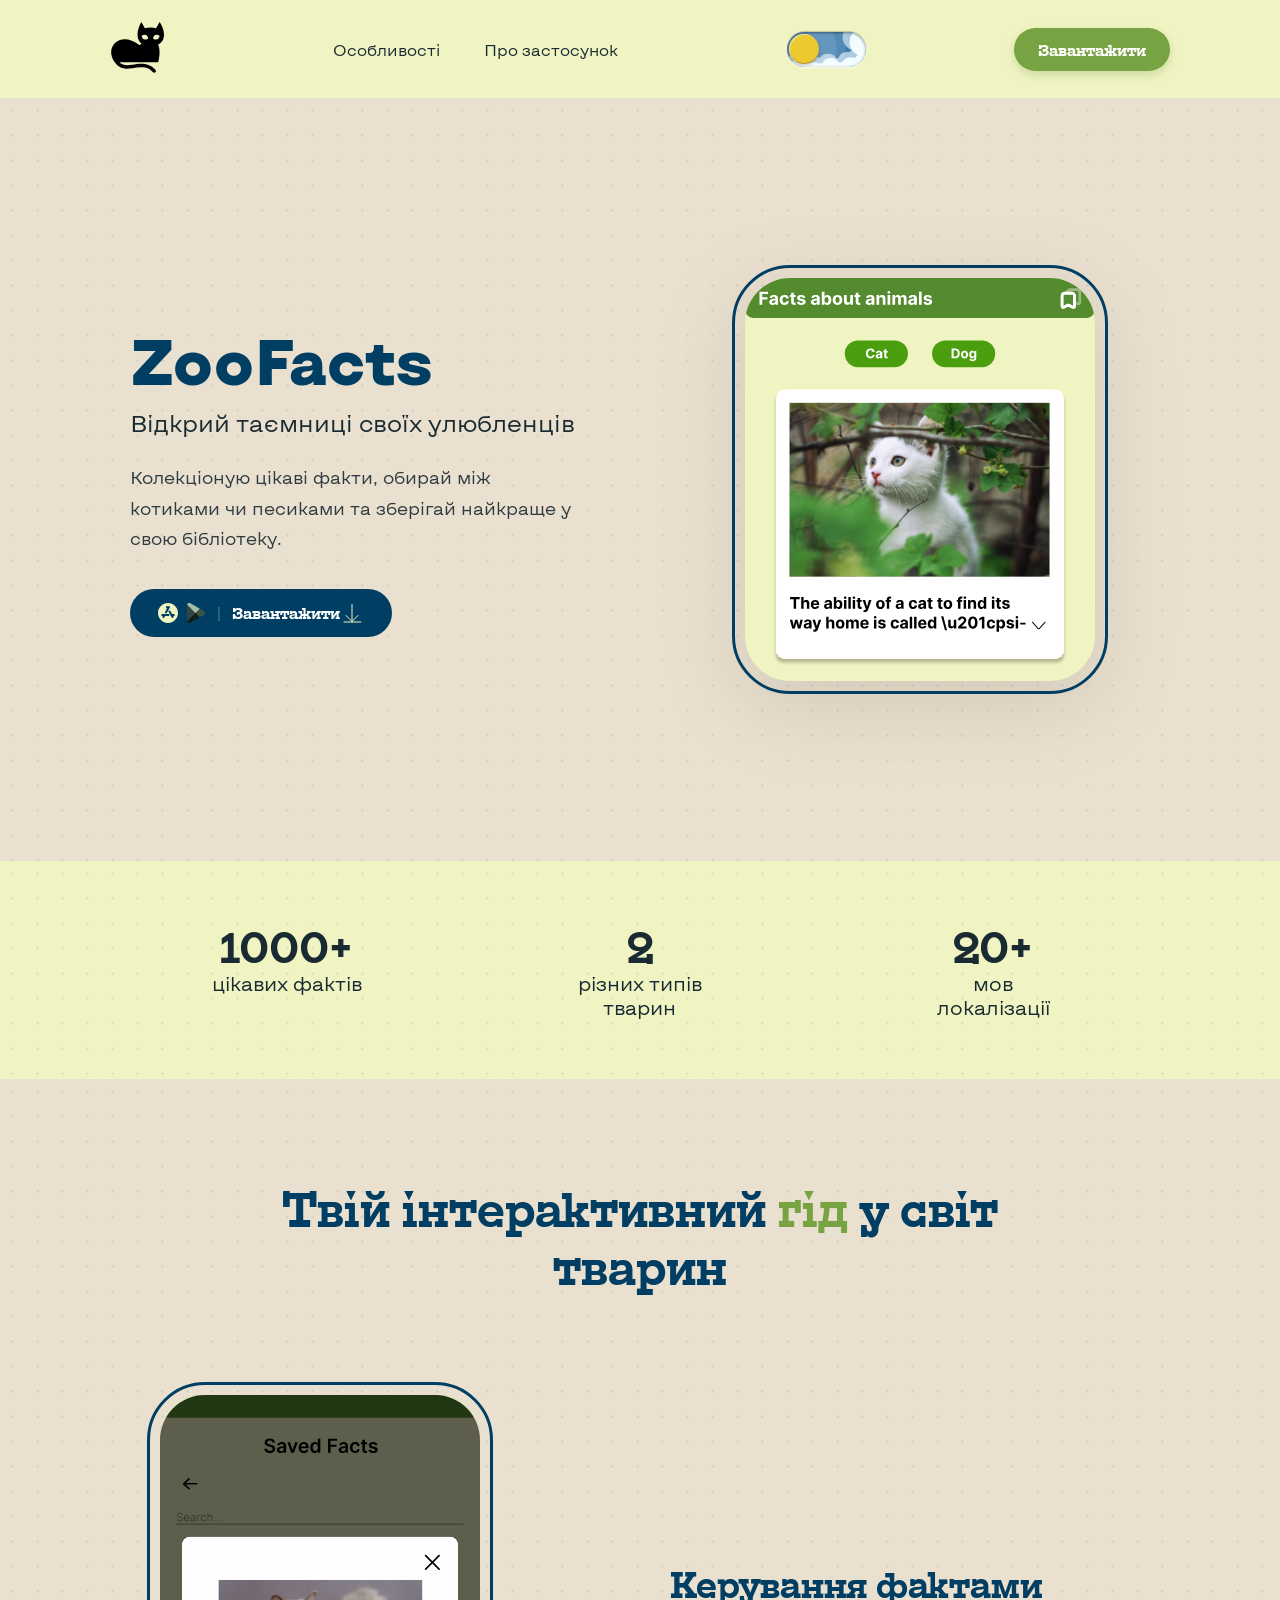
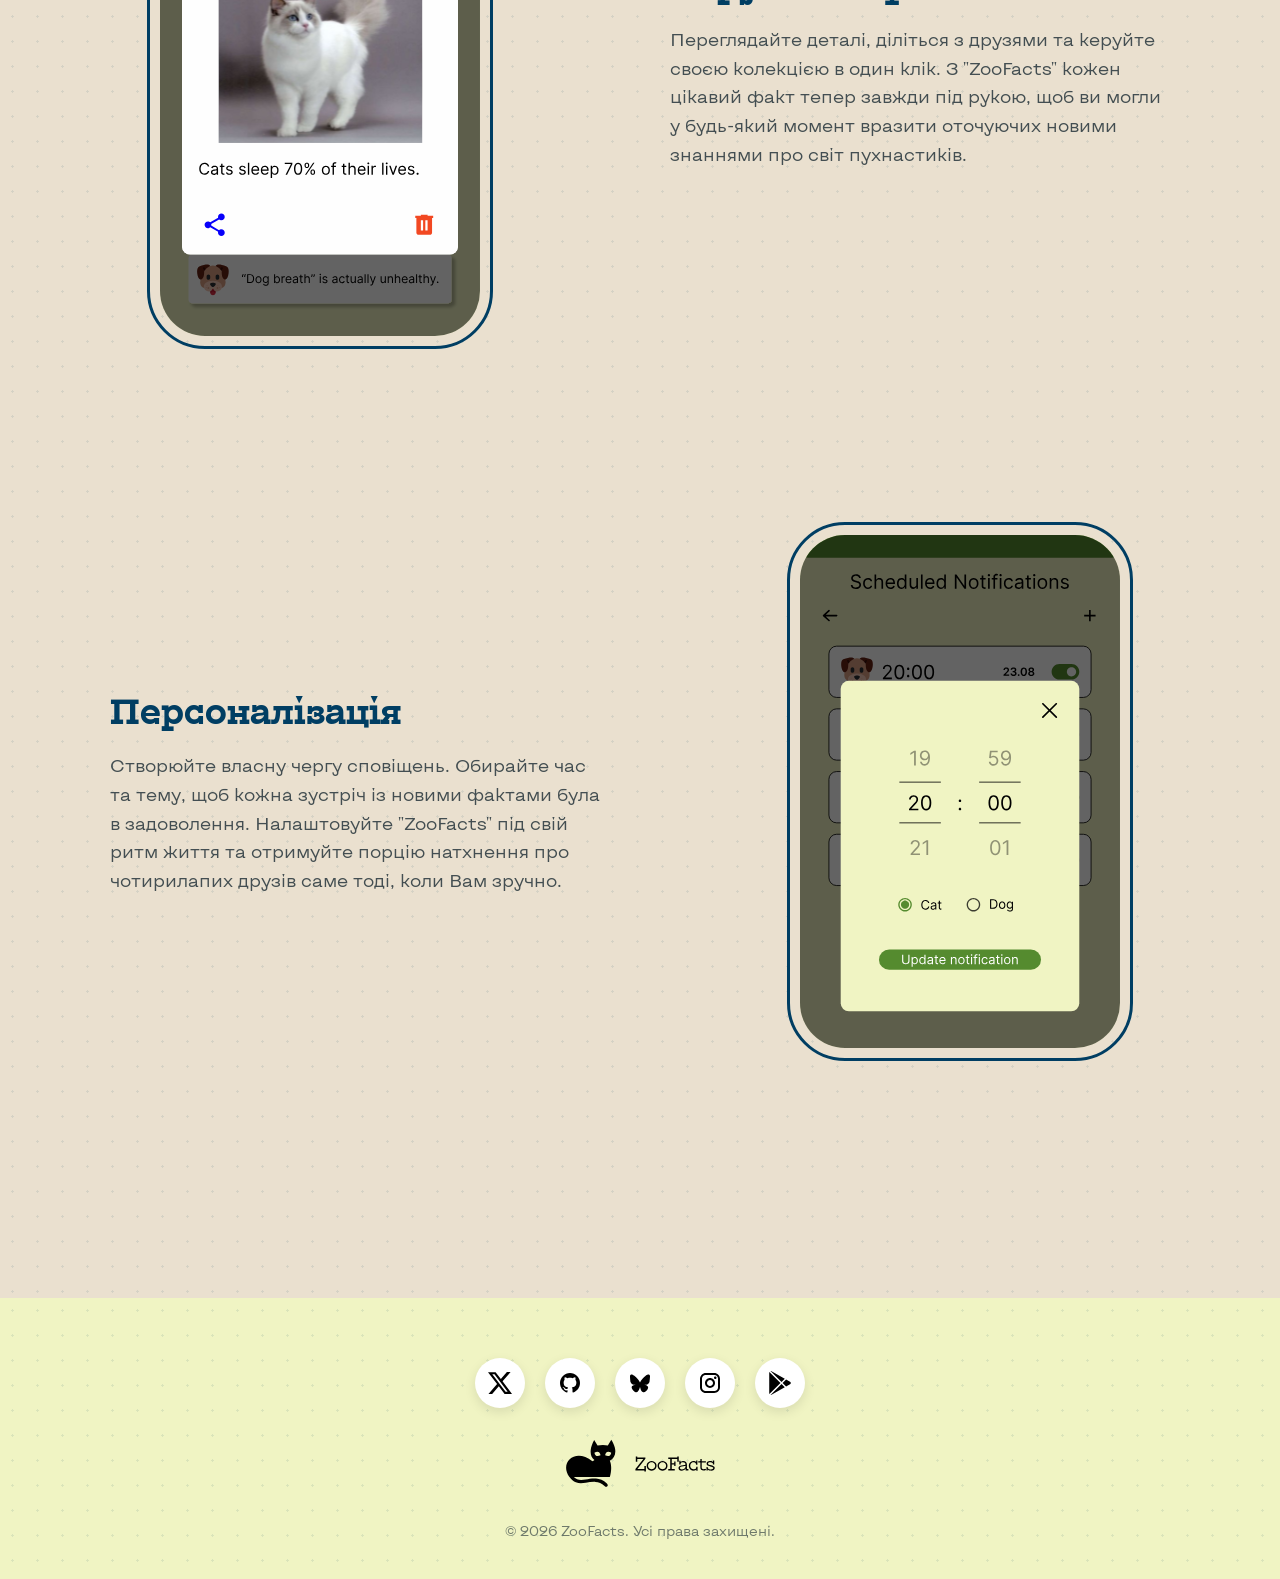
==== index.html @ 57753af5 "Add files via upload" ====
<!DOCTYPE html>
<html lang="uk">
<head>
    <meta charset="UTF-8">
    <meta name="viewpoint" content="width=device-width, initial-scale=1.0">
    <link id="favicon" rel="icon" type="image/svg" href="img/logo_light.svg">
    <title>ZooFacts - Цікаві факти про тварин</title>
    <link rel="stylesheet" href="style.css">
</head>
<body>
    <header class="header">
        <div class="container header-inner">
            <div class="logo">
                <img src="img/logo_light.svg" alt="ZooFacts Logo">
            </div>
            <nav class="nav">
                <a href="#numbers">Особливості</a>
                <a href="#about">Про застосунок</a>
            </nav>
            <label class="theme-switch">
                <input type="checkbox" class="theme-switch__checkbox" id="theme-checkbox">
                <div class="theme-switch__container">
                    <div class="theme-switch__clouds"></div>
                    <div class="theme-switch__stars-container">
                        <svg xmlns="http://www.w3.org/2000/svg" viewBox="0 0 144 55" fill="'none">
                            <path fill-rule="evenodd" clip-rule="evenodd" d="M135.831 3.00688C135.055 3.85027 134.111 4.29946 133 4.35447C134.111 4.40947 135.055 4.85867 135.831 5.71123C136.607 6.55462 136.996 7.56303 136.996 8.72727C136.996 7.95722 137.172 7.25134 137.525 6.59129C137.886 5.93124 138.372 5.39954 138.98 5.00535C139.598 4.60199 140.268 4.39114 141 4.35447C139.88 4.2903 138.936 3.85027 138.16 3.00688C137.384 2.16348 136.996 1.16425 136.996 0C136.996 1.16425 136.607 2.16348 135.831 3.00688ZM31 23.3545C32.1114 23.2995 33.0551 22.8503 33.8313 22.0069C34.6075 21.1635 34.9956 20.1642 34.9956 19C34.9956 20.1642 35.3837 21.1635 36.1599 22.0069C36.9361 22.8503 37.8798 23.2903 39 23.3545C38.2679 23.3911 37.5976 23.602 36.9802 24.0053C36.3716 24.3995 35.8864 24.9312 35.5248 25.5913C35.172 26.2513 34.9956 26.9572 34.9956 27.7273C34.9956 26.563 34.6075 25.5546 33.8313 24.7112C33.0551 23.8587 32.1114 23.4095 31 23.3545ZM0 36.3545C1.11136 36.2995 2.05513 35.8503 2.83131 35.0069C3.6075 34.1635 3.99559 33.1642 3.99559 32C3.99559 33.1642 4.38368 34.1635 5.15987 35.0069C5.93605 35.8503 6.87982 36.2903 8 36.3545C7.26792 36.3911 6.59757 36.602 5.98015 37.0053C5.37155 37.3995 4.88644 37.9312 4.52481 38.5913C4.172 39.2513 3.99559 39.9572 3.99559 40.7273C3.99559 39.563 3.6075 38.5546 2.83131 37.7112C2.05513 36.8587 1.11136 36.4095 0 36.3545ZM56.8313 24.0069C56.0551 24.8503 55.1114 25.2995 54 25.3545C55.1114 25.4095 56.0551 25.8587 56.8313 26.7112C57.6075 27.5546 57.9956 28.563 57.9956 29.7273C57.9956 28.9572 58.172 28.2513 58.5248 27.5913C58.8864 26.9312 59.3716 26.3995 59.9802 26.0053C60.5976 25.602 61.2679 25.3911 62 25.3545C60.8798 25.2903 59.9361 24.8503 59.1599 24.0069C58.3837 23.1635 57.9956 22.1642 57.9956 21C57.9956 22.1642 57.6075 23.1635 56.8313 24.0069ZM81 25.3545C82.1114 25.2995 83.0551 24.8503 83.8313 24.0069C84.6075 23.1635 84.9956 22.1642 84.9956 21C84.9956 22.1642 85.3837 23.1635 86.1599 24.0069C86.9361 24.8503 87.8798 25.2903 89 25.3545C88.2679 25.3911 87.5976 25.602 86.9802 26.0053C86.3716 26.3995 85.8864 26.9312 85.5248 27.5913C85.172 28.2513 84.9956 28.9572 84.9956 29.7273C84.9956 28.563 84.6075 27.5546 83.8313 26.7112C83.0551 25.8587 82.1114 25.4095 81 25.3545ZM136 36.3545C137.111 36.2995 138.055 35.8503 138.831 35.0069C139.607 34.1635 139.996 33.1642 139.996 32C139.996 33.1642 140.384 34.1635 141.16 35.0069C141.936 35.8503 142.88 36.2903 144 36.3545C143.268 36.3911 142.598 36.602 141.98 37.0053C141.372 37.3995 140.886 37.9312 140.525 38.5913C140.172 39.2513 139.996 39.9572 139.996 40.7273C139.996 39.563 139.607 38.5546 138.831 37.7112C138.055 36.8587 137.111 36.4095 136 36.3545ZM101.831 49.0069C101.055 49.8503 100.111 50.2995 99 50.3545C100.111 50.4095 101.055 50.8587 101.831 51.7112C102.607 52.5546 102.996 53.563 102.996 54.7273C102.996 53.9572 103.172 53.2513 103.525 52.5913C103.886 51.9312 104.372 51.3995 104.98 51.0053C105.598 50.602 106.268 50.3911 107 50.3545C105.88 50.2903 104.936 49.8503 104.16 49.0069C103.384 48.1635 102.996 47.1642 102.996 46C102.996 47.1642 102.607 48.1635 101.831 49.0069Z" fill="currentColor"></path>
                        </svg>
                    </div>
                    <div class="theme-switch__circle-container">
                        <div class="theme-switch__sun-moon-container">
                            <div class="theme-switch__moon">
                                <div class="theme-switch__spot"></div>
                                <div class="theme-switch__spot"></div>
                                <div class="theme-switch__spot"></div>
                            </div>
                        </div>
                    </div>
                </div>
            </label>
            <a href="https://play.google.com/store" class="btn btn-green" target="_blank">Завантажити</a>
        </div>
    </header>

    <main>
        <section class="hero">
            <div class="container hero-inner">
                <div class="hero-container">
                    <h1 class="hero-title">ZooFacts</h1>
                    <p class="hero-subtitle">Відкрий таємниці своїх улюбленців</p>
                    <p class="hero-description">
                        Колекціоную цікаві факти, обирай між котиками чи песиками та зберігай найкраще у свою бібліотеку.
                    </p>
                    <div class="hero-actions">
                        <a href="https://play.google.com/store" class="btn btn-dark" target="_blank">
                            <div class="button-icons">
                                <img src="img/App Store.svg" alt="Apple" class="icon">
                                <img src="img/logos_google-play-icon.svg" alt="Android" class="icon">
                            </div>
                            <span class="divider">|</span>
                            Завантажити
                            <img src="img/arrow-right.svg" alt="Download" class="ico-arrow">
                        </a>
                    </div>
                </div>
                <div class="hero-image">
                    <img src="img/app-mockup_2_light.svg" alt="App Mockup" class="mockup">
                </div>    
            </div>
        </section>

        <section class="numbers" id="numbers">
            <div class="container numbers-inner">
                <div class="number-item">
                    <h3>1000+</h3>
                    <p>цікавих фактів</p>
                </div>
                <div class="number-item">
                    <h3>2</h3>
                    <p>різних типів тварин</p>
                </div>
                <div class="number-item">
                    <h3>20+</h3>
                    <p>мов локалізації</p>
                </div>
            </div>
        </section>

        <section>
            <div class="about" id="about">
                <div class="container">
                    <h2 class="about-main-title">Твій інтерактивний <span>гід</span> у світ <br> тварин</h2>
                    <div class="about-item">
                        <div class="about-image">
                            <img src="img/app-mockup_about_2_light.svg" alt="Saved Facts" class="phone-mockup">
                        </div>
                        <div class="about-text">
                            <h3>Керування фактами</h3>
                            <p>Переглядайте деталі, діліться з друзями та керуйте своєю колекцією в один клік. З "ZooFacts" кожен цікавий факт тепер завжди під рукою, щоб ви могли у будь-який момент вразити оточуючих новими знаннями про світ пухнастиків.</p>
                        </div>
                    </div>
                    <div class="about-item reverse">
                        <div class="about-text">
                            <h3>Персоналізація</h3>
                            <p>Створюйте власну чергу сповіщень. Обирайте час та тему, щоб кожна зустріч із новими фактами була в задоволення. Налаштовуйте "ZooFacts" під свій ритм життя та отримуйте порцію натхнення про чотирилапих друзів саме тоді, коли Вам зручно.</p>
                        </div>
                        <div class="about-image">
                            <img src="img/app-mockup_about_time_2_light.svg" alt="Notifications" class="phone-mockup">
                        </div>
                    </div>
                </div>
            </div>
        </section>

        <footer class="footer">
            <div class="container footer-inner">
                <ul class="social-list"> 
                    <li class="icon-content">
                        <a href="https://x.com/" target="_blank" aria-label="X" data-social="x">
                            <div class="filled"></div>
                            <img src="img/twitter_light.svg" alt="X">
                        </a>
                        <div class="tooltip">X (Twitter)</div>
                    </li>
                    <li class="icon-content">
                        <a href="https://github.com/" target="_blank" aria-label="GitHub" data-social="github">
                            <div class="filled"></div>
                            <img src="img/github_light.svg" alt="GitHub">
                        </a>
                        <div class="tooltip">GitHub</div>
                    </li>
                    <li class="icon-content">
                        <a href="https://bsky.app/" target="_blank" aria-label="BlueSky" data-social="bluesky">
                            <div class="filled"></div>
                            <img src="img/bluesky_light.svg" alt="BlueSky">
                        </a>
                        <div class="tooltip">BlueSky</div>
                    </li>
                    <li class="icon-content">
                        <a href="https://www.instagram.com/" target="_blank" aria-label="Instagram" data-social="instagram">
                            <div class="filled"></div>
                            <img src="img/instagram_light.svg" alt="Instagram">
                        </a>
                        <div class="tooltip">Instagram</div>
                    </li>
                    <li class="icon-content">
                        <a href="https://play.google.com/store" target="_blank" aria-label="Play Store" data-social="googleplay">
                            <div class="filled"></div>
                            <img src="img/googleplay_light.svg" alt="Play Store">
                        </a>
                        <div class="tooltip">Play Store</div>
                    </li>
                </ul>
                <div class="footer-icon">
                    <img src="img/logo_2_light.svg" alt="ZooFacts Logo" class="footer-cat">
                </div>
                <p class="copyright">© 2026 ZooFacts. Усі права захищені.</p>
            </div>
        </footer>
    </main>
    <script src="script.js"></script>
</body>
</html>
---- style.css ----
@font-face {
    font-family: 'KyivType Sans';
    src: url('fonts/KyivTypeSans-Regular.woff2') format('woff2'),
         url('fonts/KyivTypeSans-Regular.ttf') format('truetype');
    font-weight: 400;
    font-style: normal;
}

@font-face {
    font-family: 'KyivType Sans';
    src: url('fonts/KyivTypeSerif-Bold.woff2') format('woff2'),
         url('fonts/KyivTypeSerif-Bold.ttf') format('truetype');
    font-weight: 700;
    font-style: normal;
}

@font-face {
    font-family: 'KyivType Sans';
    src: url('fonts/KyivTypeSans-Heavy.woff2') format('woff2'),
         url('fonts/KyivTypeSerif-Heavy.ttf') format('truetype');
    font-weight: 800;
    font-style: bold;
}

:root {
    --bg-header: #f0f4c3;
    --bg-hero: #eae0cf;
    --text-dark: #1a2a32;
    --green-accent: #78a342;
    --blue-dark: #003e63;
    --font-main: 'KyivType Sans', sans-serif;
    --title-accent: var(--green-accent);
    --pattern-color: rgba(0, 62, 99, 0.09);
    --pattern-size: 25px;
    --pulse-hover-1: rgba(0, 62, 99, 0.7);
    --pulse-hover-2: rgba(0, 62, 99, 0);
}

[data-theme="dark"] {
    --bg-header: #404040;
    --bg-hero: #2f555b;
    --text-dark: #ffffff;
    --blue-dark: #78a342;
    --title-accent: #01153b;
    --pattern-color: rgba(255, 255, 255, 0.05);
    --pulse-hover-1: rgba(120, 163, 66, 0.7);
    --pulse-hover-2: rgba(120, 163, 66, 0);
}

* {
    box-sizing: border-box;
    margin: 0;
    padding: 0;
}

body {
    font-family: var(--font-main);
    background-color: var(--bg-hero);
    color: var(--text-dark);
    -webkit-font-smoothing: antialiased;
    transition: background-color 0.3s ease, color 0.3s ease;
}

.reveal {
    opacity: 0;
    transform: translateY(30px);
    transition: all 0.8s cubic-bezier(0.22, 1, 0.36, 1);
    will-change: transform, opacity;
}

.reveal.active {
    opacity: 1;
    transform: translateY(0);
}

.container {
    max-width: 1100px;
    margin: 0 auto;
    padding: 0 20px;
}

.header {
    background-color: var(--bg-header);
    padding: 20px 0;
}

.header-inner {
    display: flex;
    justify-content: space-between;
    align-items: center;
    width: 100%;
}

.nav a {
    text-decoration: none;
    color: var(--text-dark);
    margin: 0 20px;
    font-weight: 500;
}

.btn {
    padding: 12px 24px;
    border-radius: 25px;
    border: none;
    cursor: pointer;
    font-weight: 600;
    font-size: 16px;
    transition: 0.3s;
    text-decoration: none;
    display: inline-flex;
    align-items: center;
}

.btn-green {
    background-color: var(--green-accent);
    color: white;
    box-shadow: 0 4px 10px rgba(120, 163, 66, 0.3);
}

.theme-switch {
  --toggle-size: 14px;
  --container-width: 5.625em;
  --container-height: 2.5em;
  --container-radius: 6.25em;
  --container-light-bg: #3D7EAE;
  --container-night-bg: #1D1F2C;
  --circle-container-diameter: 3.375em;
  --sun-moon-diameter: 2.125em;
  --sun-bg: #ECCA2F;
  --moon-bg: #C4C9D1;
  --spot-color: #959DB1;
  --circle-container-offset: calc((var(--circle-container-diameter) - var(--container-height)) / 2 * -1);
  --stars-color: #fff;
  --clouds-color: #F3FDFF;
  --back-clouds-color: #AACADF;
  --transition: .5s cubic-bezier(0, -0.02, 0.4, 1.25);
  --circle-transition: .3s cubic-bezier(0, -0.02, 0.35, 1.17);
}

.theme-switch, .theme-switch *, .theme-switch *::before, .theme-switch *::after {
  box-sizing: border-box;
  margin: 0;
  padding: 0;
  font-size: var(--toggle-size);
}

.theme-switch__container {
  width: var(--container-width);
  height: var(--container-height);
  background-color: var(--container-light-bg);
  border-radius: var(--container-radius);
  overflow: hidden;
  cursor: pointer;
  box-shadow: 0em -0.062em 0.062em rgba(0, 0, 0, 0.25), 0em 0.062em 0.125em rgba(255, 255, 255, 0.94);
  transition: var(--transition);
  position: relative;
}

.theme-switch__container::before {
  content: "";
  position: absolute;
  z-index: 1;
  inset: 0;
  box-shadow: 0em 0.05em 0.187em rgba(0, 0, 0, 0.25) inset, 0em 0.05em 0.187em rgba(0, 0, 0, 0.25) inset;
  border-radius: var(--container-radius);
}

.theme-switch__checkbox {
  display: none;
}

.theme-switch__circle-container {
  width: var(--circle-container-diameter);
  height: var(--circle-container-diameter);
  background-color: rgba(255, 255, 255, 0.1);
  position: absolute;
  left: var(--circle-container-offset);
  top: var(--circle-container-offset);
  border-radius: var(--container-radius);
  box-shadow: inset 0 0 0 3.375em rgba(255, 255, 255, 0.1), 0 0 0 0.625em rgba(255, 255, 255, 0.1), 0 0 0 1.25em rgba(255, 255, 255, 0.1);
  display: flex;
  transition: var(--circle-transition);
  pointer-events: none;
}

.theme-switch__sun-moon-container {
  pointer-events: auto;
  position: relative;
  z-index: 2;
  width: var(--sun-moon-diameter);
  height: var(--sun-moon-diameter);
  margin: auto;
  border-radius: var(--container-radius);
  background-color: var(--sun-bg);
  box-shadow: 0.062em 0.062em 0.062em 0em rgba(254, 255, 239, 0.61) inset, 0em -0.062em 0.062em 0em #a1872a inset;
  filter: drop-shadow(0.062em 0.125em 0.125em rgba(0, 0, 0, 0.25));
  overflow: hidden;
  transition: var(--transition);
}

.theme-switch__moon {
  transform: translateX(100%);
  width: 100%;
  height: 100%;
  background-color: var(--moon-bg);
  border-radius: inherit;
  box-shadow: 0.062em 0.062em 0.062em 0em rgba(254, 255, 239, 0.61) inset, 0em -0.062em 0.062em 0em #969696 inset;
  transition: var(--transition);
  position: relative;
}

.theme-switch__spot {
  position: absolute;
  top: 0.75em;
  left: 0.312em;
  width: 0.75em;
  height: 0.75em;
  border-radius: var(--container-radius);
  background-color: var(--spot-color);
  box-shadow: 0em 0.0312em 0.062em rgba(0, 0, 0, 0.25) inset;
}

.theme-switch__spot:nth-of-type(2) { width: 0.375em; height: 0.375em; top: 0.937em; left: 1.375em; }
.theme-switch__spot:nth-last-of-type(3) { width: 0.25em; height: 0.25em; top: 0.312em; left: 0.812em; }

.theme-switch__clouds {
  width: 1.25em;
  height: 1.25em;
  background-color: var(--clouds-color);
  border-radius: var(--container-radius);
  position: absolute;
  bottom: -0.625em;
  left: 0.312em;
  box-shadow: 0.937em 0.312em var(--clouds-color), -0.312em -0.312em var(--back-clouds-color), 1.437em 0.375em var(--clouds-color), 0.5em -0.125em var(--back-clouds-color), 2.187em 0 var(--clouds-color), 1.25em -0.062em var(--back-clouds-color), 2.937em 0.312em var(--clouds-color), 2em -0.312em var(--back-clouds-color), 3.625em -0.062em var(--clouds-color), 2.625em 0em var(--back-clouds-color), 4.5em -0.312em var(--clouds-color), 3.375em -0.437em var(--back-clouds-color), 4.625em -1.75em 0 0.437em var(--clouds-color), 4em -0.625em var(--back-clouds-color), 4.125em -2.125em 0 0.437em var(--back-clouds-color);
  transition: var(--transition);
}

.theme-switch__stars-container {
  position: absolute;
  color: var(--stars-color);
  top: -100%;
  left: 0.312em;
  width: 2.75em;
  height: auto;
  transition: var(--transition);
}

.theme-switch__checkbox:checked + .theme-switch__container {
  background-color: var(--container-night-bg);
}

.theme-switch__checkbox:checked + .theme-switch__container .theme-switch__circle-container {
  left: calc(100% - var(--circle-container-offset) - var(--circle-container-diameter));
}

.theme-switch__checkbox:checked + .theme-switch__container .theme-switch__moon {
  transform: translate(0);
}

.theme-switch__checkbox:checked + .theme-switch__container .theme-switch__clouds {
  bottom: -4.062em;
}

.theme-switch__checkbox:checked + .theme-switch__container .theme-switch__stars-container {
  top: 50%;
  transform: translateY(-50%);
}

.hero {
    background-color: var(--bg-hero);
    padding: 80px 0;
}

.hero-inner {
    display: flex;
    align-items: center;
    gap: 40px;
    justify-content: center;
    padding: 80px 0;
    width: 100%;
}

.hero-content {
    flex: 1;
    max-width: 600px;
}

.hero-container {
    flex: 1;
    max-width: 520px;
    padding-left: 40px;
    text-align: left;
}

.hero-title {
    font-family: var(--font-main);
    font-size: 64px;
    font-weight: 800;
    color: var(--blue-dark);
    margin-bottom: 10px;
}

.hero-subtitle {
    font-size: 24px;
    margin-bottom: 25px;
}

.hero-description {
    font-size: 18px;
    opacity: 0.9;
    line-height: 1.7;
    margin-bottom: 35px;
    max-width: 450px;
}

.hero-container.reveal {
    transition-delay: 0.2s;
}

.hero-image.reveal {
    transition-delay: 0.4s;
}

.hero, .about, .numbers, .footer {
    background-image: radial-gradient(var(--pattern-color) 1.15px, transparent 1px);
    background-size: var(--pattern-size) var(--pattern-size);
}

.button-icons {
    display: flex;
    gap: 8px;
    align-items: center;
}

.icon {
    width: 20px;
    height: 20px;
    object-fit: contain;
}

.divider {
    opacity: 0.3;
    margin: 0 10px;
    font-weight: 300;
}

.icon-arrow {
    width: 16px;
    margin-left: 8px;
}

.btn-dark {
    background-color: var(--blue-dark);
    color: white;
    display: inline-flex;
    align-items: center;
    padding: 12px 28px;
    border-radius: 30px;
    text-decoration: none;
    transition: transform 0.2s ease;
}

.btn-dark:hover {
    transform: translateY(-2px);
    box-shadow: 0 5px 15px rgba(0, 62, 99, 0.3);
}

.hero-image {
    flex: 1;
    display: flex;
    justify-content: center;
    align-items: center;
    padding: 20px;
}

.hero-image img {
    max-width: 70%;
    height: auto;
    filter: drop-shadow(0 20px 40px rgba(0,0,0,0.1));
}

@keyframes contourPulse {
    0% {
        outline: 3px solid var(--blue-dark);
        outline-offset: 10px;
        box-shadow: 0 0 0 0 var(--pulse-hover-1);
    }
    70% {
        outline: 3px solid var(--blue-dark);
        outline-offset: 15px;
        box-shadow: 0 0 0 15px var(--pulse-hover-2);
    }
    100% {
        outline: 3px solid var(--blue-dark);
        outline-offset: 10px;
        box-shadow: 0 0 0 0 var(--pulse-hover-2);
    }
}

.mockup, .phone-mockup {
    max-width: 320px;
    border-radius: 45px;
    transition: all 0.5s cubic-bezier(0.175, 0.885, 0.32, 1.275);
    outline: 3px solid var(--blue-dark);
    outline-offset: 10px;
    animation: contourPulse 2s infinite;
    cursor: pointer;
}

.mockup:hover, .phone-mockup:hover {
    transform: scale(1.1) rotate(-2deg);
    animation: none;
    outline-offset: 20px;
    outline-color: var(--blue-dark);
    box-shadow: 0 20px 40px rgba(0, 0, 0, 0.2);
}

[data-theme="dark"] .mockup:hover,
[data-theme="dark"] .phone-mockup:hover {
    outline-color: #a8cf45;
    box-shadow: 0 0 40px rgba(168, 207, 69, 0.3);
}

.numbers {
    background-color: var(--bg-header);
    padding: 60px 0;
}

.numbers-inner {
    display: flex;
    justify-content: space-around;
    text-align: center;
}

.number-item h3 {
    font-size: 42px;
    font-weight: 700;
}

.number-item p {
    font-size: 20px;
    max-width: 150px;
    margin: 0 auto;
}

.about {
    padding: 100px 0;
    background-color: var(--bg-hero);
}

.about-main-title {
    font-family: var(--font-main);
    text-align: center;
    font-size: 48px;
    font-weight: 700;
    color: var(--blue-dark);
    margin-bottom: 50px;
    width: 100%;
}

.about-main-title span {
    color: var(--title-accent);
}

.about-item {
    display: flex;
    align-items: center;
    justify-content: space-between;
    width: 100%;
    max-width: 1100px;
    margin: 0 auto 100px;
    gap: 80px;
}

.about-item {
    max-width: none;
}

.about-text {
    font-family: var(--font-main);
    flex: 1;
    max-width: 500px;
    padding: 0;
    display: flex;
    flex-direction: column;
    justify-content: center;
    text-align: left;
}

.about-text h3 {
    font-family: var(--font-main);
    font-size: 36px;
    margin-bottom: 20px;
    color: var(--blue-dark);
}

.about-text p {
    font-size: 18px;
    line-height: 1.6;
    opacity: 0.8;
}

.about-image {
    flex: 1;
    display: flex;
    padding: 50px;
    justify-content: center;
    max-width: 420px;
}

.footer {
    padding: 60px 0 40px;
    background-color: var(--bg-header);
    text-align: center;
}

.footer-inner {
    display: flex;
    flex-direction: column;
    align-items: center;
    gap: 30px;
    width: 100%;
}

.social-list {
    display: flex;
    justify-content: center;
    align-items: center;
    list-style: none;
    gap: 20px;
    padding: 0;
}

.icon-content {
    position: relative;
}

.icon-content .tooltip {
    position: absolute;
    top: -45px;
    left: 50%;
    transform: translateX(-50%);
    color: #fff;
    padding: 6px 12px;
    border-radius: 8px;
    opacity: 0;
    visibility: hidden;
    font-size: 14px;
    transition: all 0.3s ease;
    background-color: var(--blue-dark);
    white-space: nowrap;
    z-index: 10;
}

.icon-content:hover .tooltip {
    opacity: 1;
    visibility: visible;
    top: -55px;
}

.icon-content a {
    position: relative;
    overflow: hidden;
    display: flex;
    justify-content: center;
    align-items: center;
    width: 50px;
    height: 50px;
    border-radius: 50%;
    color: #4d4d4d;
    background-color: #fff;
    transition: all 0.3s ease-in-out;
    box-shadow: 0 4px 12px rgba(0, 0, 0, 0.1);
}

[data-theme="dark"] .icon-content a {
    background-color: #333;
}

.icon-content a img {
    width: 24px;
    height: 24px;
    z-index: 1;
    transition: all 0.3s ease-in-out;
}

.icon-content a .filled {
    position: absolute;
    top: auto;
    bottom: 0;
    left: 0;
    width: 100%;
    height: 0;
    background-color: #000;
    transition: all 0.3s ease-in-out;
}

.icon-content a:hover .filled {
    height: 100%;
}

.icon-content a:hover img {
    filter: brightness(0) invert(1);
}

.icon-content a[data-social="x"] .filled {
    background-color: #000000;
}

.icon-content a[data-social="github"] .filled {
    background-color: #24292e;
}

.icon-content a[data-social="bluesky"] .filled {
    background-color: #0085ff;
}

.icon-content a[data-social="instagram"] .filled {
    background-color: #e4405f;
}

.icon-content a[data-social="googleplay"] .filled {
    background-color: #34a853;
}

.icon-content a:active {
    transform: scale(0.9);
}

.footer-logo {
    display: flex;
    align-items: center;
    gap: 10px;
    font-weight: 700;
    font-size: 20px;
}

.footer-cat {
    width: 150px;
}

.copyright {
    font-size: 14px;
    opacity: 0.6;
}

@media (max-width: 768px) {
    .about-item, .about-item.reverse {
        flex-direction: column;
        text-align: center;
        gap: 40px;
    }
    
    .about-main-title {
        font-size: 32px;
    }
}
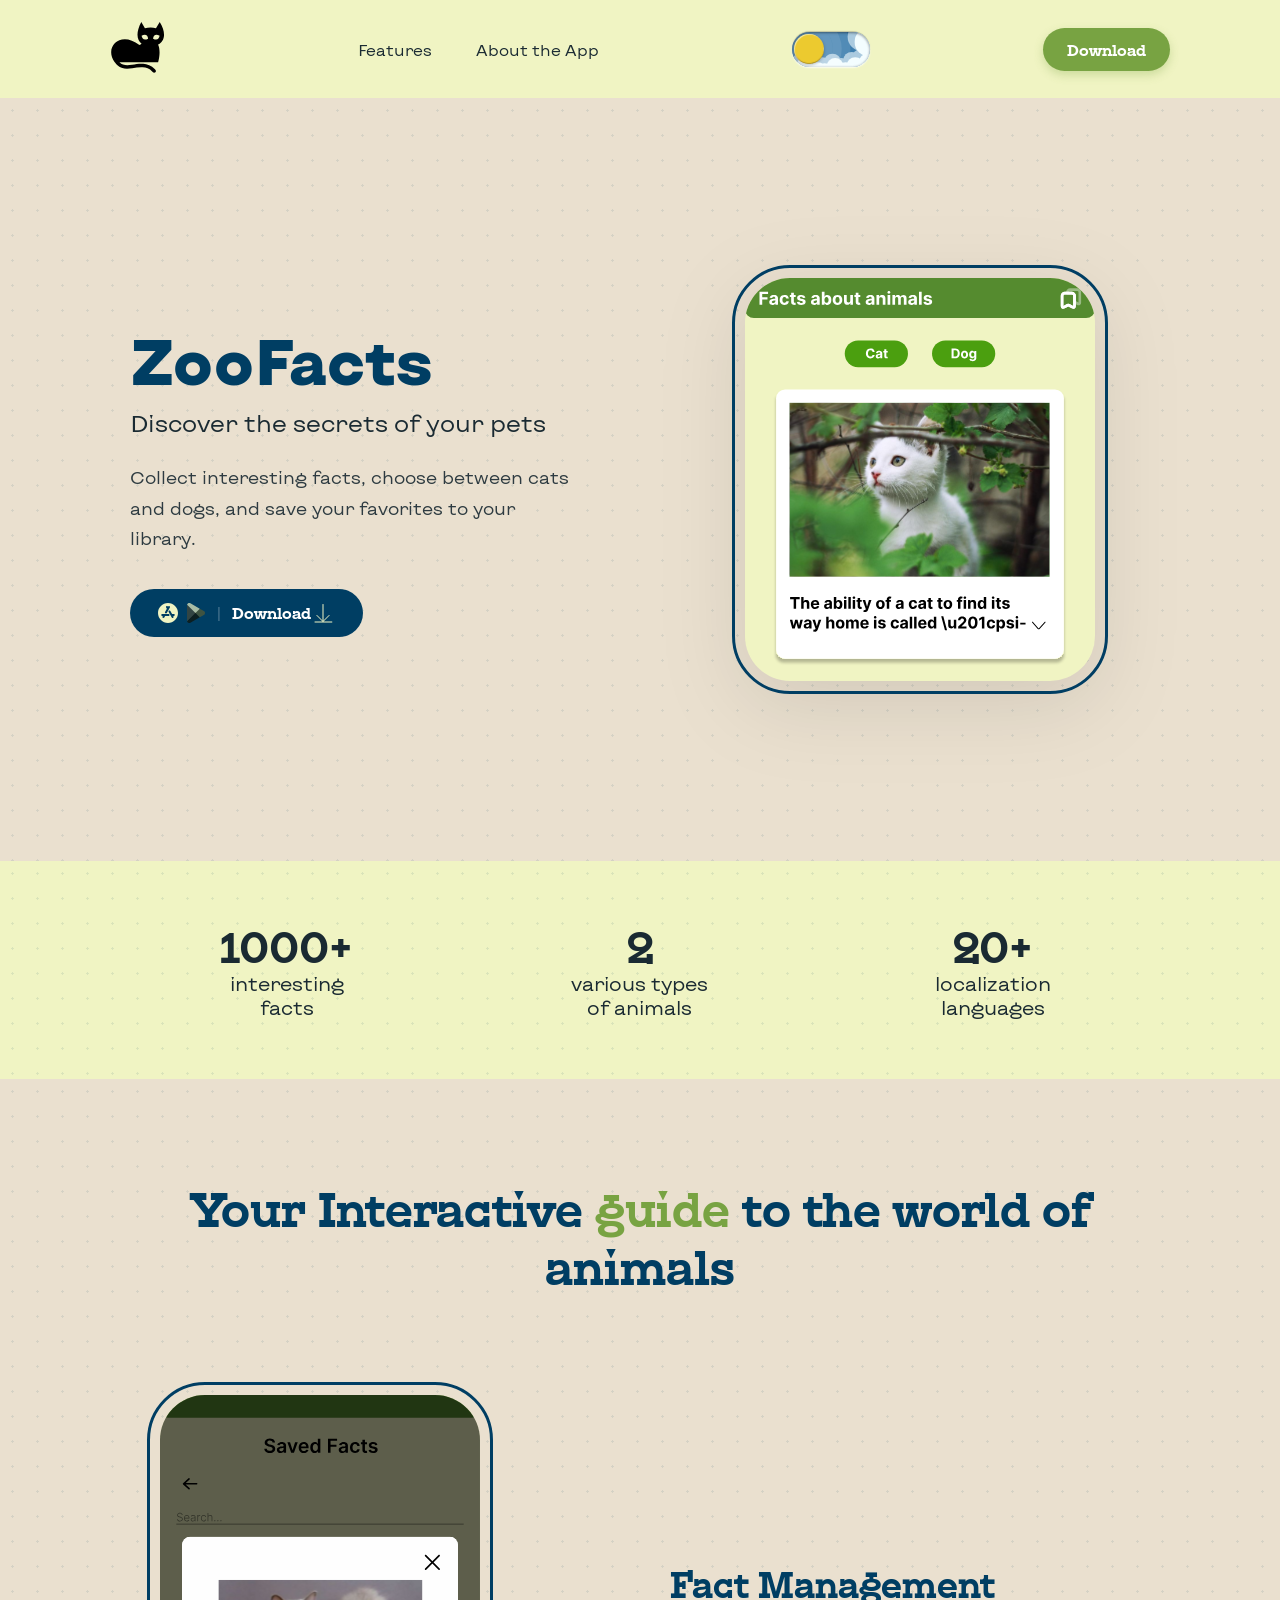
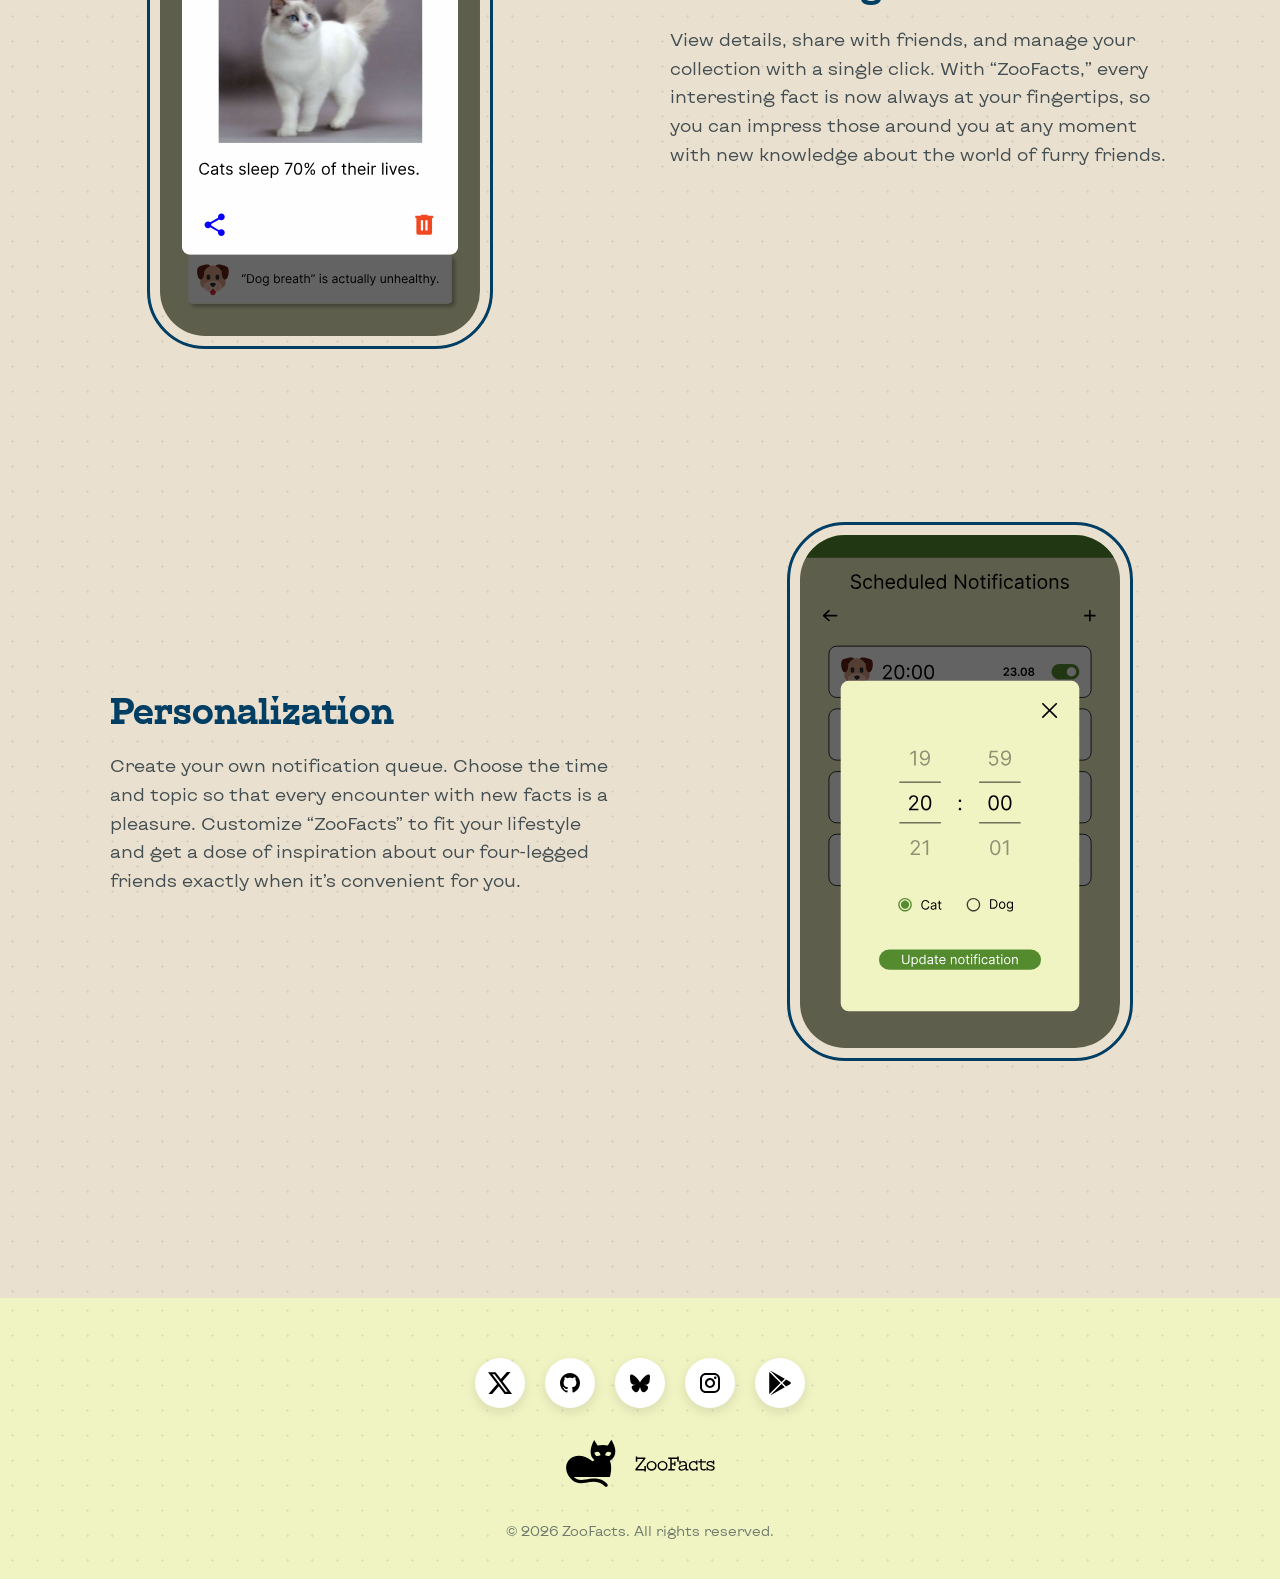
==== commit f59737b9: "language update" ====
--- a/index.html
+++ b/index.html
@@ -2,9 +2,9 @@
 <html lang="uk">
 <head>
     <meta charset="UTF-8">
-    <meta name="viewpoint" content="width=device-width, initial-scale=1.0">
+    <meta name="viewport" content="width=device-width, initial-scale=1.0">
     <link id="favicon" rel="icon" type="image/svg" href="img/logo_light.svg">
-    <title>ZooFacts - Цікаві факти про тварин</title>
+    <title>ZooFacts - Interesting Facts About Animals</title>
     <link rel="stylesheet" href="style.css">
 </head>
 <body>
@@ -14,8 +14,8 @@
                 <img src="img/logo_light.svg" alt="ZooFacts Logo">
             </div>
             <nav class="nav">
-                <a href="#numbers">Особливості</a>
-                <a href="#about">Про застосунок</a>
+                <a href="#numbers">Features</a>
+                <a href="#about">About the App</a>
             </nav>
             <label class="theme-switch">
                 <input type="checkbox" class="theme-switch__checkbox" id="theme-checkbox">
@@ -37,7 +37,7 @@
                     </div>
                 </div>
             </label>
-            <a href="https://play.google.com/store" class="btn btn-green" target="_blank">Завантажити</a>
+            <a href="https://play.google.com/store" class="btn btn-green" target="_blank">Download</a>
         </div>
     </header>
 
@@ -46,9 +46,9 @@
             <div class="container hero-inner">
                 <div class="hero-container">
                     <h1 class="hero-title">ZooFacts</h1>
-                    <p class="hero-subtitle">Відкрий таємниці своїх улюбленців</p>
+                    <p class="hero-subtitle">Discover the secrets of your pets</p>
                     <p class="hero-description">
-                        Колекціоную цікаві факти, обирай між котиками чи песиками та зберігай найкраще у свою бібліотеку.
+                        Collect interesting facts, choose between cats and dogs, and save your favorites to your library.
                     </p>
                     <div class="hero-actions">
                         <a href="https://play.google.com/store" class="btn btn-dark" target="_blank">
@@ -57,7 +57,7 @@
                                 <img src="img/logos_google-play-icon.svg" alt="Android" class="icon">
                             </div>
                             <span class="divider">|</span>
-                            Завантажити
+                            Download
                             <img src="img/arrow-right.svg" alt="Download" class="ico-arrow">
                         </a>
                     </div>
@@ -72,15 +72,15 @@
             <div class="container numbers-inner">
                 <div class="number-item">
                     <h3>1000+</h3>
-                    <p>цікавих фактів</p>
+                    <p>interesting facts</p>
                 </div>
                 <div class="number-item">
                     <h3>2</h3>
-                    <p>різних типів тварин</p>
+                    <p>various types of animals</p>
                 </div>
                 <div class="number-item">
                     <h3>20+</h3>
-                    <p>мов локалізації</p>
+                    <p>localization languages</p>
                 </div>
             </div>
         </section>
@@ -88,20 +88,20 @@
         <section>
             <div class="about" id="about">
                 <div class="container">
-                    <h2 class="about-main-title">Твій інтерактивний <span>гід</span> у світ <br> тварин</h2>
+                    <h2 class="about-main-title">Your Interactive <span>guide</span> to the world of <br> animals</h2>
                     <div class="about-item">
                         <div class="about-image">
                             <img src="img/app-mockup_about_2_light.svg" alt="Saved Facts" class="phone-mockup">
                         </div>
                         <div class="about-text">
-                            <h3>Керування фактами</h3>
-                            <p>Переглядайте деталі, діліться з друзями та керуйте своєю колекцією в один клік. З "ZooFacts" кожен цікавий факт тепер завжди під рукою, щоб ви могли у будь-який момент вразити оточуючих новими знаннями про світ пухнастиків.</p>
+                            <h3>Fact Management</h3>
+                            <p>View details, share with friends, and manage your collection with a single click. With “ZooFacts,” every interesting fact is now always at your fingertips, so you can impress those around you at any moment with new knowledge about the world of furry friends.</p>
                         </div>
                     </div>
                     <div class="about-item reverse">
                         <div class="about-text">
-                            <h3>Персоналізація</h3>
-                            <p>Створюйте власну чергу сповіщень. Обирайте час та тему, щоб кожна зустріч із новими фактами була в задоволення. Налаштовуйте "ZooFacts" під свій ритм життя та отримуйте порцію натхнення про чотирилапих друзів саме тоді, коли Вам зручно.</p>
+                            <h3>Personalization</h3>
+                            <p>Create your own notification queue. Choose the time and topic so that every encounter with new facts is a pleasure. Customize “ZooFacts” to fit your lifestyle and get a dose of inspiration about our four-legged friends exactly when it’s convenient for you.</p>
                         </div>
                         <div class="about-image">
                             <img src="img/app-mockup_about_time_2_light.svg" alt="Notifications" class="phone-mockup">
@@ -153,7 +153,7 @@
                 <div class="footer-icon">
                     <img src="img/logo_2_light.svg" alt="ZooFacts Logo" class="footer-cat">
                 </div>
-                <p class="copyright">© 2026 ZooFacts. Усі права захищені.</p>
+                <p class="copyright">© 2026 ZooFacts. All rights reserved.</p>
             </div>
         </footer>
     </main>
--- a/style.css
+++ b/style.css
@@ -654,4 +654,254 @@
     .about-main-title {
         font-size: 32px;
     }
+}
+@media (max-width: 768px) {
+
+    /* === HEADER === */
+    .header {
+        padding: 14px 0;
+        position: sticky;
+        top: 0;
+        z-index: 100;
+        backdrop-filter: blur(10px);
+        -webkit-backdrop-filter: blur(10px);
+    }
+
+    .header-inner {
+        gap: 12px;
+    }
+
+    .logo img {
+        height: 32px;
+        width: auto;
+    }
+
+    .nav {
+        display: none;
+    }
+
+    .btn-green {
+        font-size: 13px;
+        padding: 9px 16px;
+    }
+
+    /* === HERO === */
+    .hero {
+        padding: 0 0 60px;
+    }
+
+    .hero-inner {
+        flex-direction: column-reverse;
+        padding: 0;
+        gap: 0;
+        text-align: center;
+    }
+
+    /* Full-bleed image banner at top */
+    .hero-image {
+        width: 100%;
+        padding: 40px 20px 30px;
+        background: linear-gradient(180deg, var(--bg-header) 0%, var(--bg-hero) 100%);
+        border-radius: 0 0 40px 40px;
+        margin-bottom: 36px;
+        justify-content: center;
+    }
+
+    .hero-image img {
+        max-width: 55%;
+        filter: drop-shadow(0 16px 32px rgba(0,0,0,0.15));
+    }
+
+    .hero-container {
+        padding: 0 24px;
+        max-width: 100%;
+        text-align: center;
+    }
+
+    .hero-title {
+        font-size: 52px;
+        line-height: 1.05;
+        margin-bottom: 8px;
+    }
+
+    .hero-subtitle {
+        font-size: 18px;
+        margin-bottom: 16px;
+    }
+
+    .hero-description {
+        font-size: 15px;
+        margin-bottom: 28px;
+        max-width: 100%;
+        opacity: 0.85;
+        line-height: 1.65;
+    }
+
+    .hero-actions {
+        display: flex;
+        justify-content: center;
+    }
+
+    .btn-dark {
+        font-size: 14px;
+        padding: 12px 22px;
+        border-radius: 30px;
+    }
+
+    /* === NUMBERS — horizontal pill scroll === */
+    .numbers {
+        padding: 0;
+        background-color: transparent;
+        background-image: none;
+    }
+
+    .numbers-inner {
+        display: flex;
+        flex-direction: row;
+        overflow-x: auto;
+        gap: 12px;
+        padding: 20px 24px;
+        scrollbar-width: none;
+        -ms-overflow-style: none;
+        justify-content: flex-start;
+    }
+
+    .numbers-inner::-webkit-scrollbar {
+        display: none;
+    }
+
+    .number-item {
+        flex: 0 0 auto;
+        background-color: var(--bg-header);
+        border-radius: 20px;
+        padding: 18px 24px;
+        text-align: center;
+        min-width: 130px;
+        box-shadow: 0 2px 12px rgba(0,0,0,0.07);
+    }
+
+    .number-item h3 {
+        font-size: 30px;
+        color: var(--green-accent);
+        line-height: 1;
+        margin-bottom: 6px;
+    }
+
+    .number-item p {
+        font-size: 13px;
+        max-width: 110px;
+        opacity: 0.75;
+        line-height: 1.3;
+    }
+
+    /* === ABOUT === */
+    .about {
+        padding: 50px 0 60px;
+    }
+
+    .about-main-title {
+        font-size: 28px;
+        margin-bottom: 40px;
+        padding: 0 24px;
+        line-height: 1.3;
+    }
+
+    .about-item,
+    .about-item.reverse {
+        flex-direction: column;
+        gap: 0;
+        margin-bottom: 60px;
+        text-align: left;
+    }
+
+    .about-image {
+        width: 100%;
+        max-width: 100%;
+        padding: 30px 40px 20px;
+        justify-content: center;
+    }
+
+    .about-image img {
+        max-width: 60%;
+    }
+
+    .about-text {
+        padding: 0 24px;
+        max-width: 100%;
+    }
+
+    .about-text h3 {
+        font-size: 24px;
+        margin-bottom: 12px;
+    }
+
+    .about-text p {
+        font-size: 15px;
+        line-height: 1.65;
+    }
+
+    /* Green accent bar above each feature text block */
+    .about-item .about-text::before {
+        content: '';
+        display: block;
+        width: 40px;
+        height: 3px;
+        background-color: var(--green-accent);
+        border-radius: 2px;
+        margin-bottom: 14px;
+    }
+
+    /* === FOOTER === */
+    .footer {
+        padding: 40px 0 30px;
+    }
+
+    .footer-inner {
+        gap: 24px;
+    }
+
+    .social-list {
+        gap: 14px;
+        flex-wrap: wrap;
+        justify-content: center;
+    }
+
+    .icon-content a {
+        width: 44px;
+        height: 44px;
+    }
+
+    .footer-cat {
+        width: 100px;
+    }
+
+    .copyright {
+        font-size: 12px;
+    }
+
+    /* === ANIMATIONS — lighter on mobile === */
+    .reveal {
+        transform: translateY(16px);
+        transition: all 0.6s cubic-bezier(0.22, 1, 0.36, 1);
+    }
+
+    .mockup, .phone-mockup {
+        max-width: 240px;
+        animation-duration: 3s;
+    }
+
+    /* Disable hover scale effects on touch screens */
+    @media (hover: none) {
+        .mockup:hover, .phone-mockup:hover {
+            transform: none;
+            animation: contourPulse 3s infinite;
+            outline-offset: 10px;
+            box-shadow: none;
+        }
+
+        .btn-dark:hover {
+            transform: none;
+            box-shadow: none;
+        }
+    }
 }
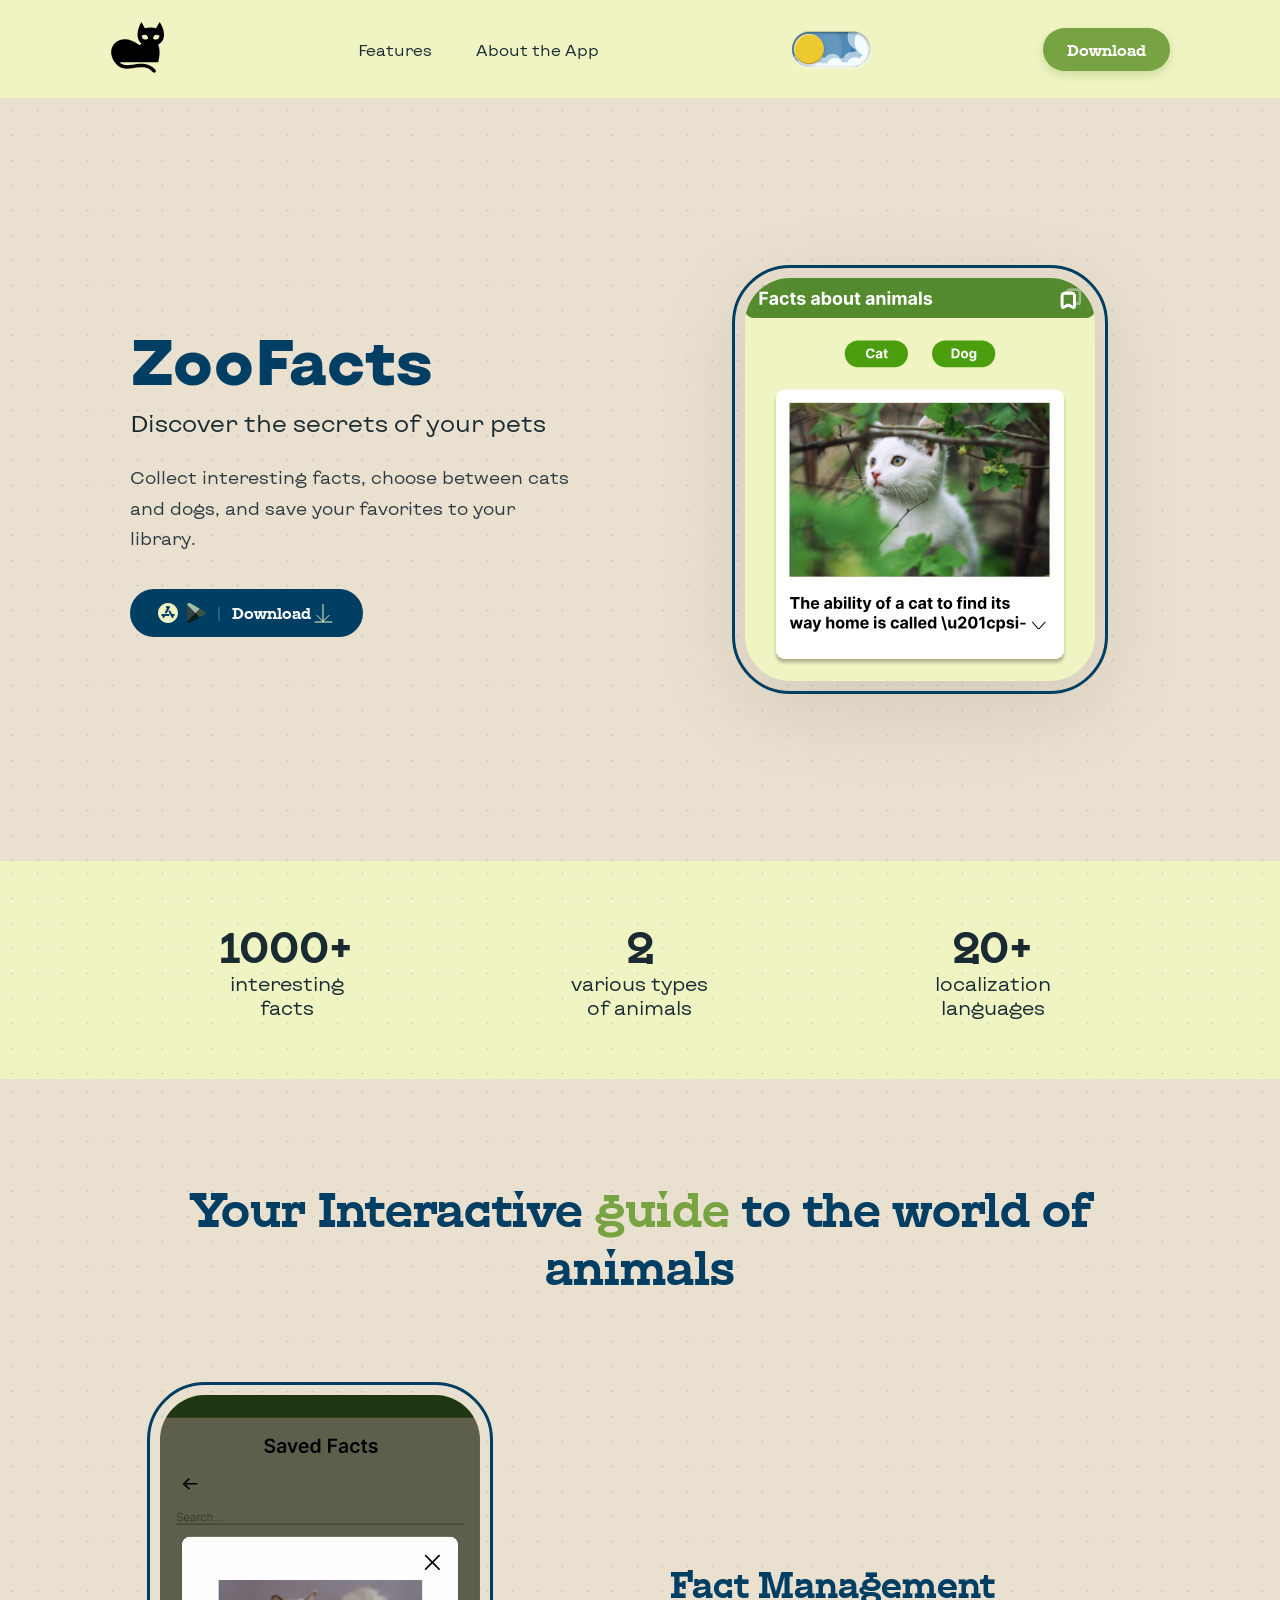
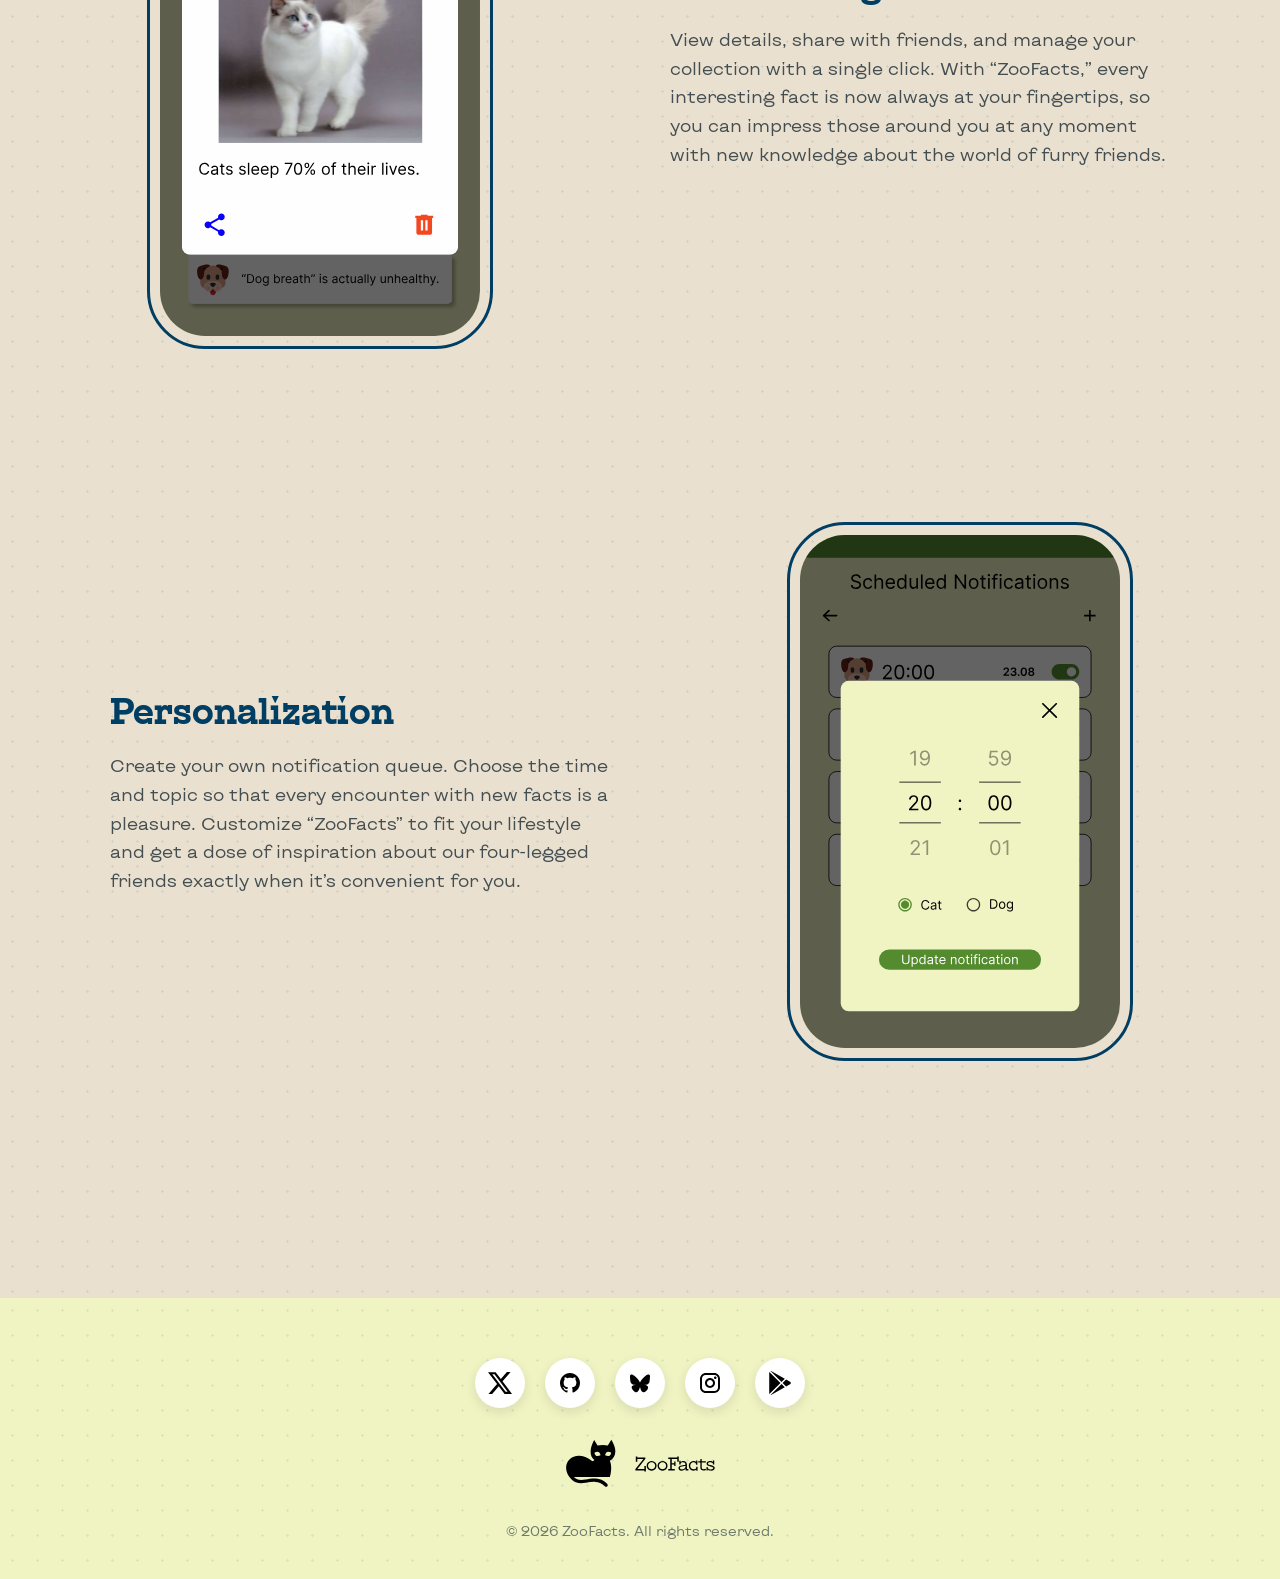
==== commit a205c595: "updated links to social media" ====
--- a/index.html
+++ b/index.html
@@ -115,28 +115,28 @@
             <div class="container footer-inner">
                 <ul class="social-list"> 
                     <li class="icon-content">
-                        <a href="https://x.com/" target="_blank" aria-label="X" data-social="x">
+                        <a href="https://x.com/ZoofactsApp" target="_blank" aria-label="X" data-social="x">
                             <div class="filled"></div>
                             <img src="img/twitter_light.svg" alt="X">
                         </a>
                         <div class="tooltip">X (Twitter)</div>
                     </li>
                     <li class="icon-content">
-                        <a href="https://github.com/" target="_blank" aria-label="GitHub" data-social="github">
+                        <a href="https://github.com/zoofacts" target="_blank" aria-label="GitHub" data-social="github">
                             <div class="filled"></div>
                             <img src="img/github_light.svg" alt="GitHub">
                         </a>
                         <div class="tooltip">GitHub</div>
                     </li>
                     <li class="icon-content">
-                        <a href="https://bsky.app/" target="_blank" aria-label="BlueSky" data-social="bluesky">
+                        <a href="https://bsky.app/profile/zoofactsapp.bsky.social" target="_blank" aria-label="BlueSky" data-social="bluesky">
                             <div class="filled"></div>
                             <img src="img/bluesky_light.svg" alt="BlueSky">
                         </a>
                         <div class="tooltip">BlueSky</div>
                     </li>
                     <li class="icon-content">
-                        <a href="https://www.instagram.com/" target="_blank" aria-label="Instagram" data-social="instagram">
+                        <a href="https://www.instagram.com/zoofactsapp/" target="_blank" aria-label="Instagram" data-social="instagram">
                             <div class="filled"></div>
                             <img src="img/instagram_light.svg" alt="Instagram">
                         </a>
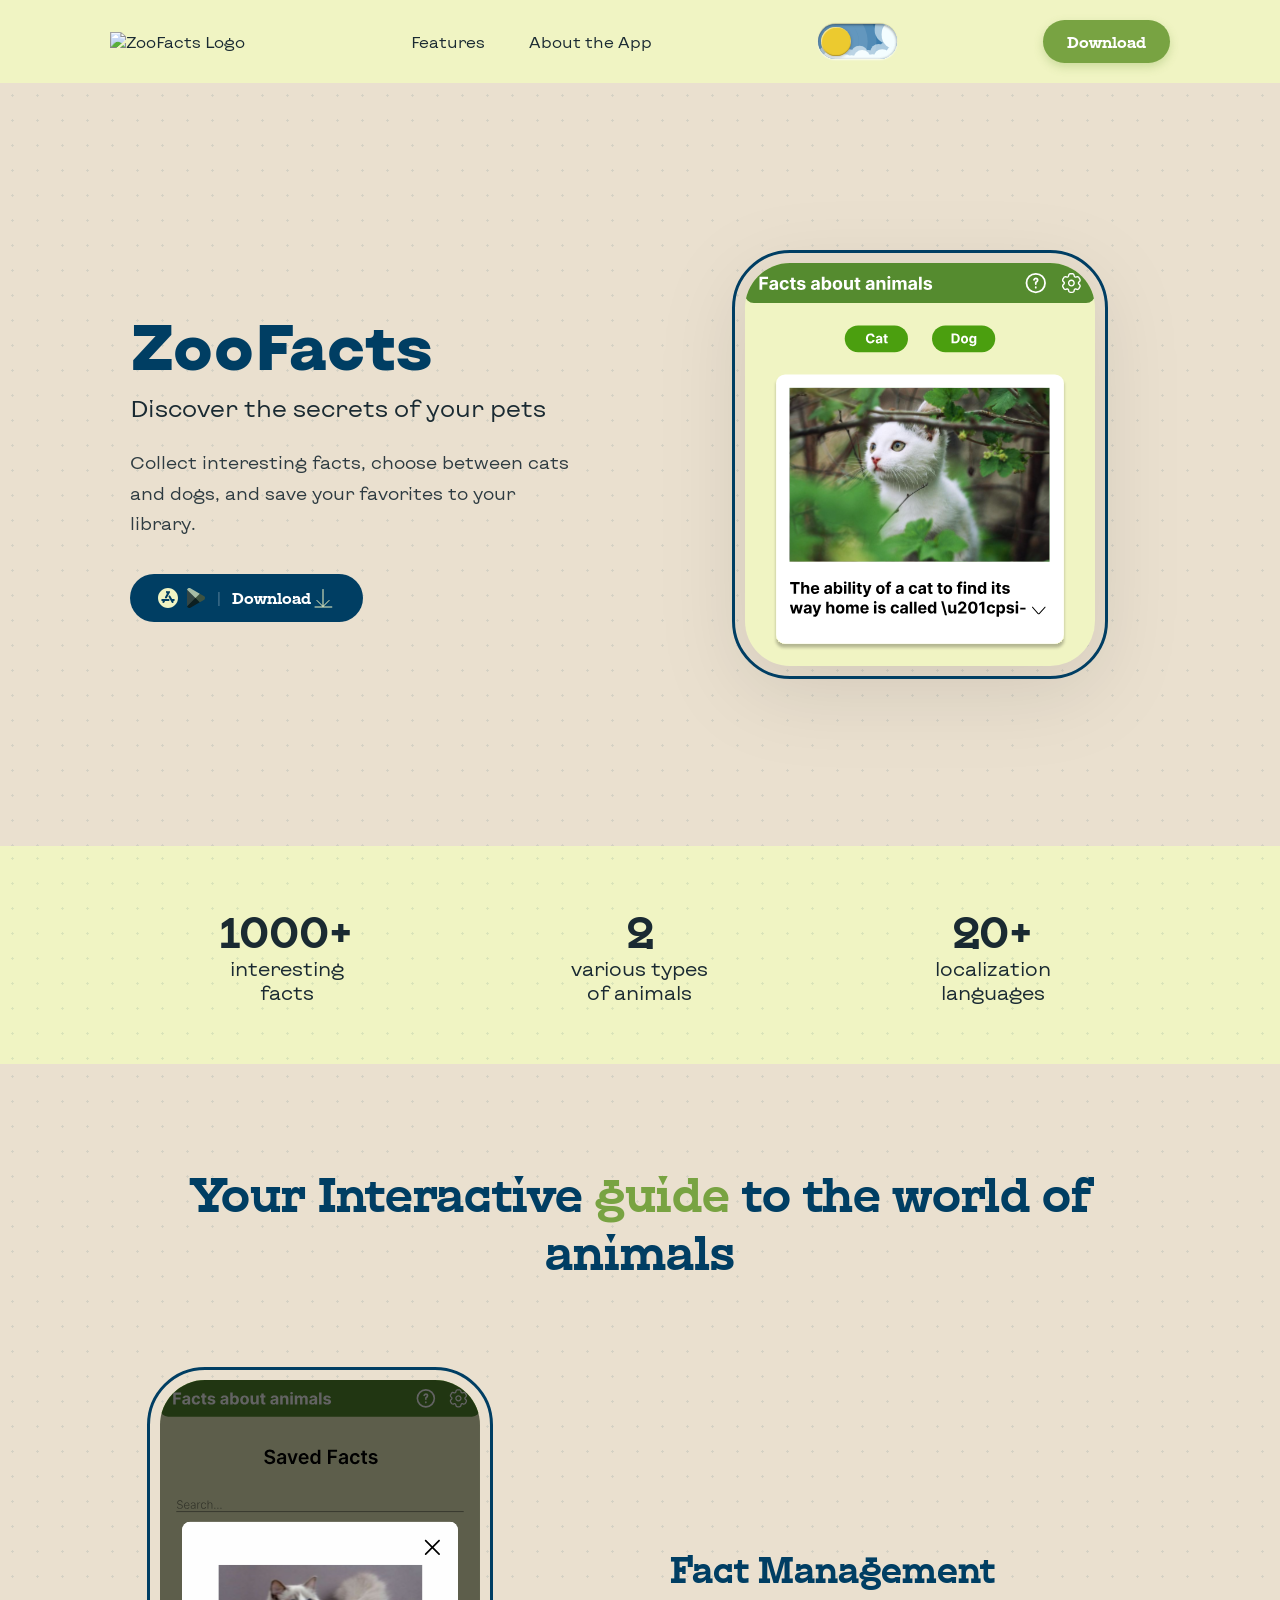
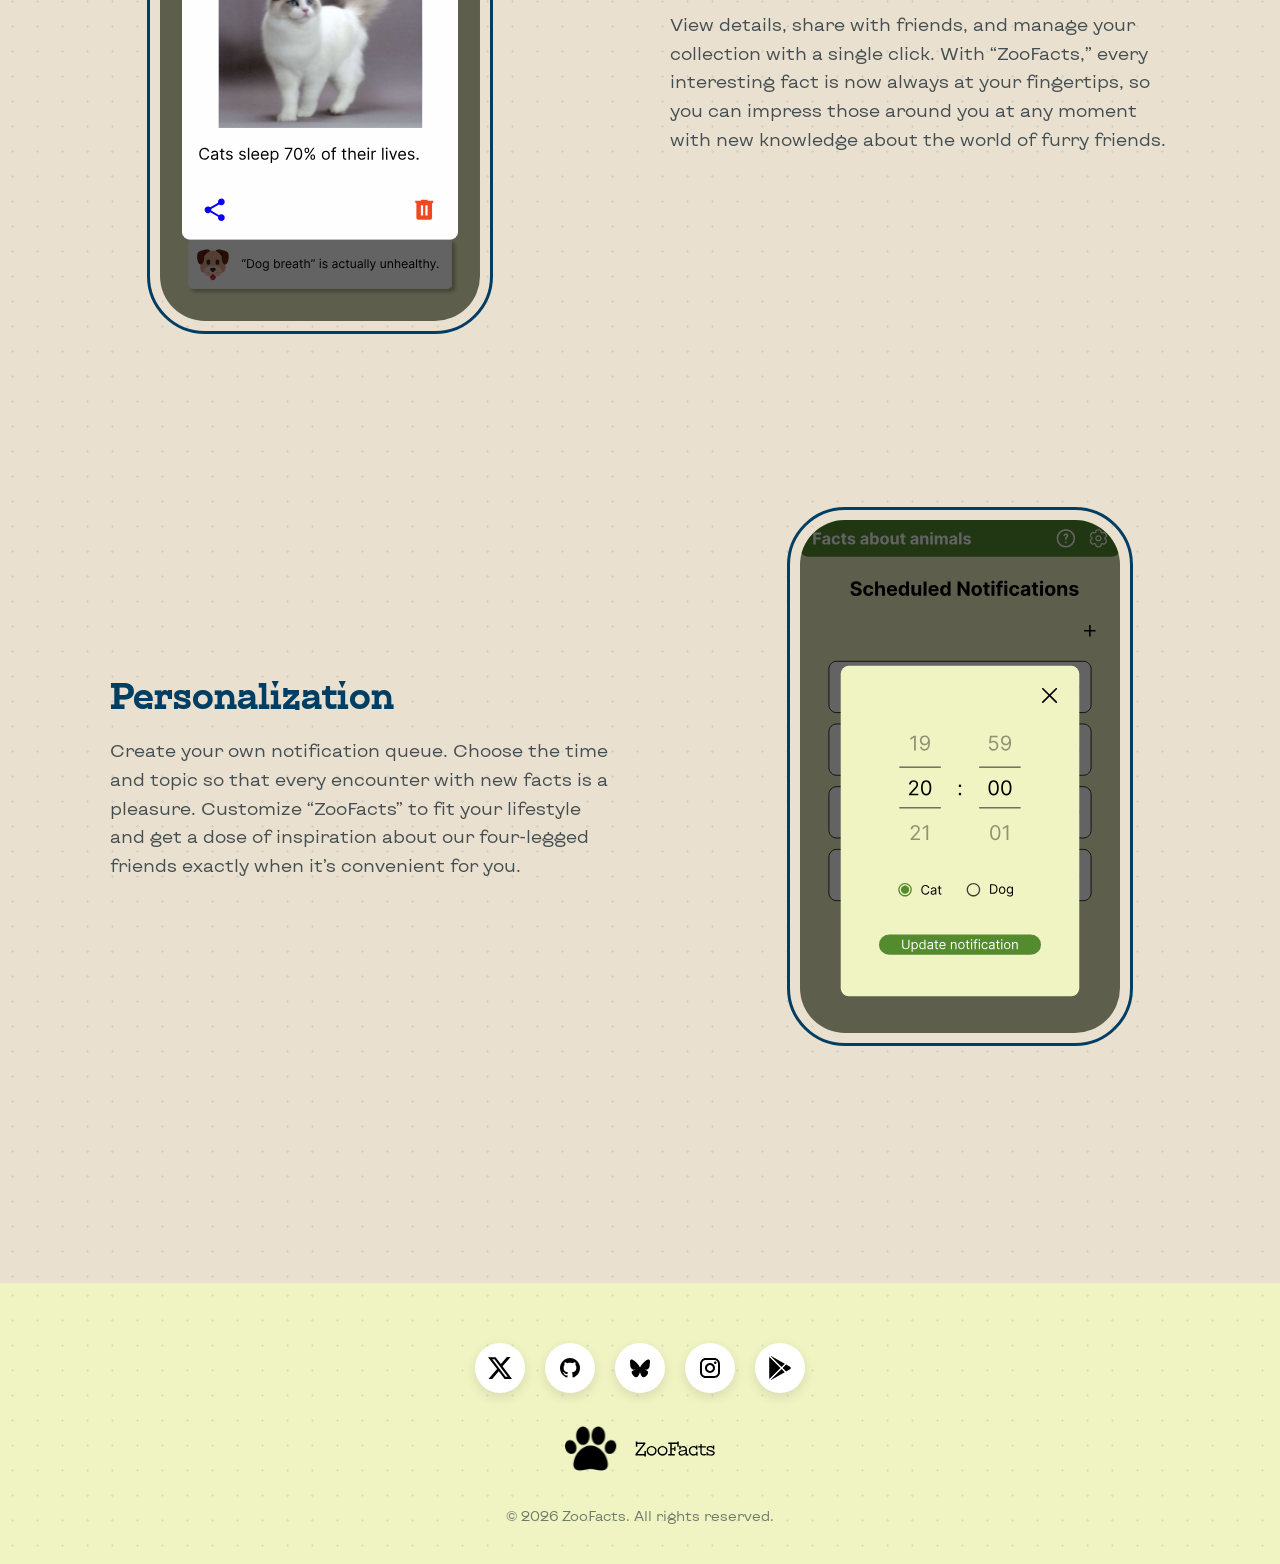
==== commit 4ffd7c9a: "Add files via upload The mockups have been updated to match the updated version of the app" ====
--- a/index.html
+++ b/index.html
@@ -63,7 +63,7 @@
                     </div>
                 </div>
                 <div class="hero-image">
-                    <img src="img/app-mockup_2_light.svg" alt="App Mockup" class="mockup">
+                    <img src="img/app-mockup_3_light.svg" alt="App Mockup" class="mockup">
                 </div>    
             </div>
         </section>
@@ -91,7 +91,7 @@
                     <h2 class="about-main-title">Your Interactive <span>guide</span> to the world of <br> animals</h2>
                     <div class="about-item">
                         <div class="about-image">
-                            <img src="img/app-mockup_about_2_light.svg" alt="Saved Facts" class="phone-mockup">
+                            <img src="img/app-mockup_about_3_light.svg" alt="Saved Facts" class="phone-mockup">
                         </div>
                         <div class="about-text">
                             <h3>Fact Management</h3>
@@ -104,7 +104,7 @@
                             <p>Create your own notification queue. Choose the time and topic so that every encounter with new facts is a pleasure. Customize “ZooFacts” to fit your lifestyle and get a dose of inspiration about our four-legged friends exactly when it’s convenient for you.</p>
                         </div>
                         <div class="about-image">
-                            <img src="img/app-mockup_about_time_2_light.svg" alt="Notifications" class="phone-mockup">
+                            <img src="img/app-mockup_about_time_3_light.svg" alt="Notifications" class="phone-mockup">
                         </div>
                     </div>
                 </div>
